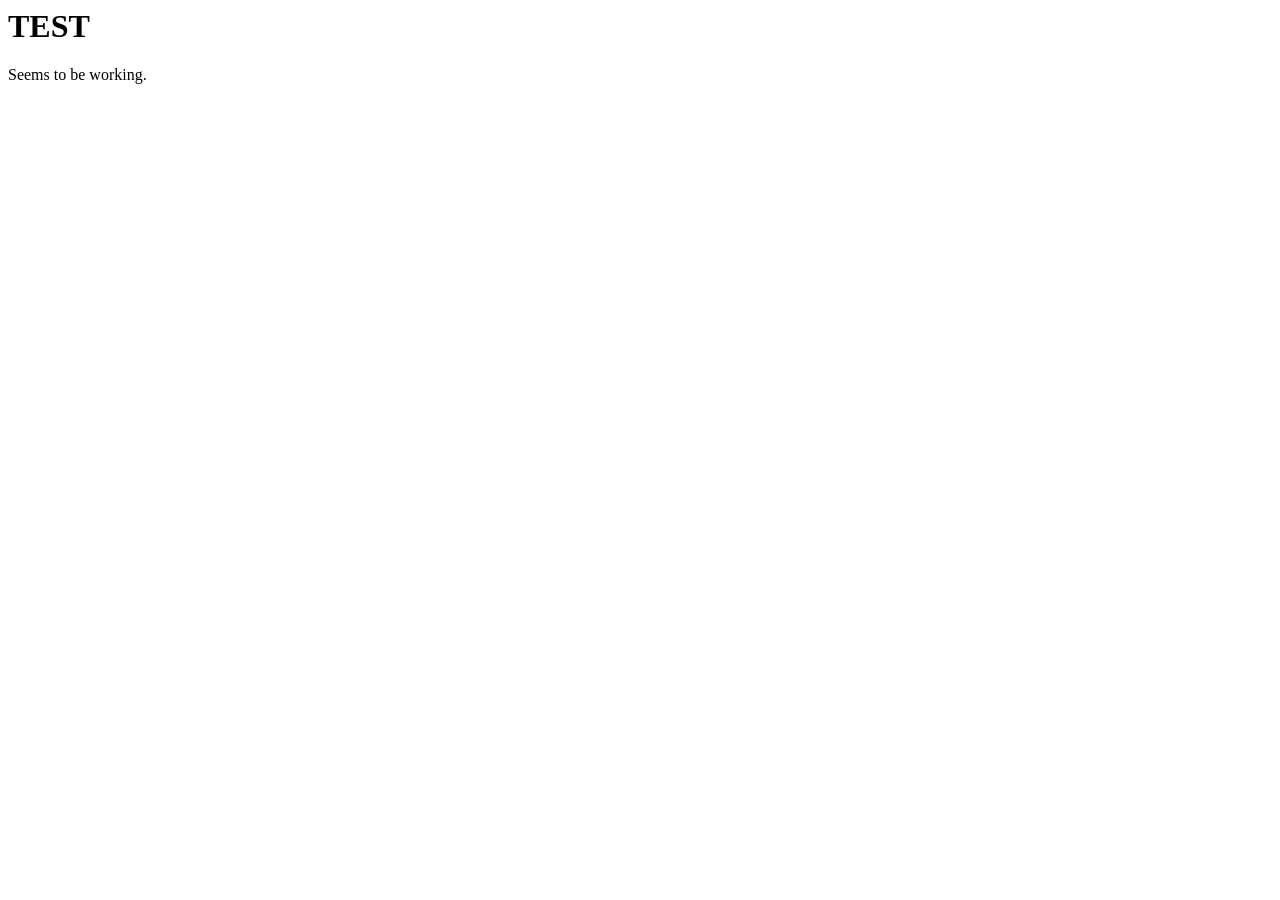
==== index.html @ fff67a3c "Add files via upload" ====
<html>
    <head>
        <title>
            This is a test.
        </title>
        <body>
            <h1>TEST</h1>
            <p>Seems to be working.</p>
        </body>
    </head>
</html>
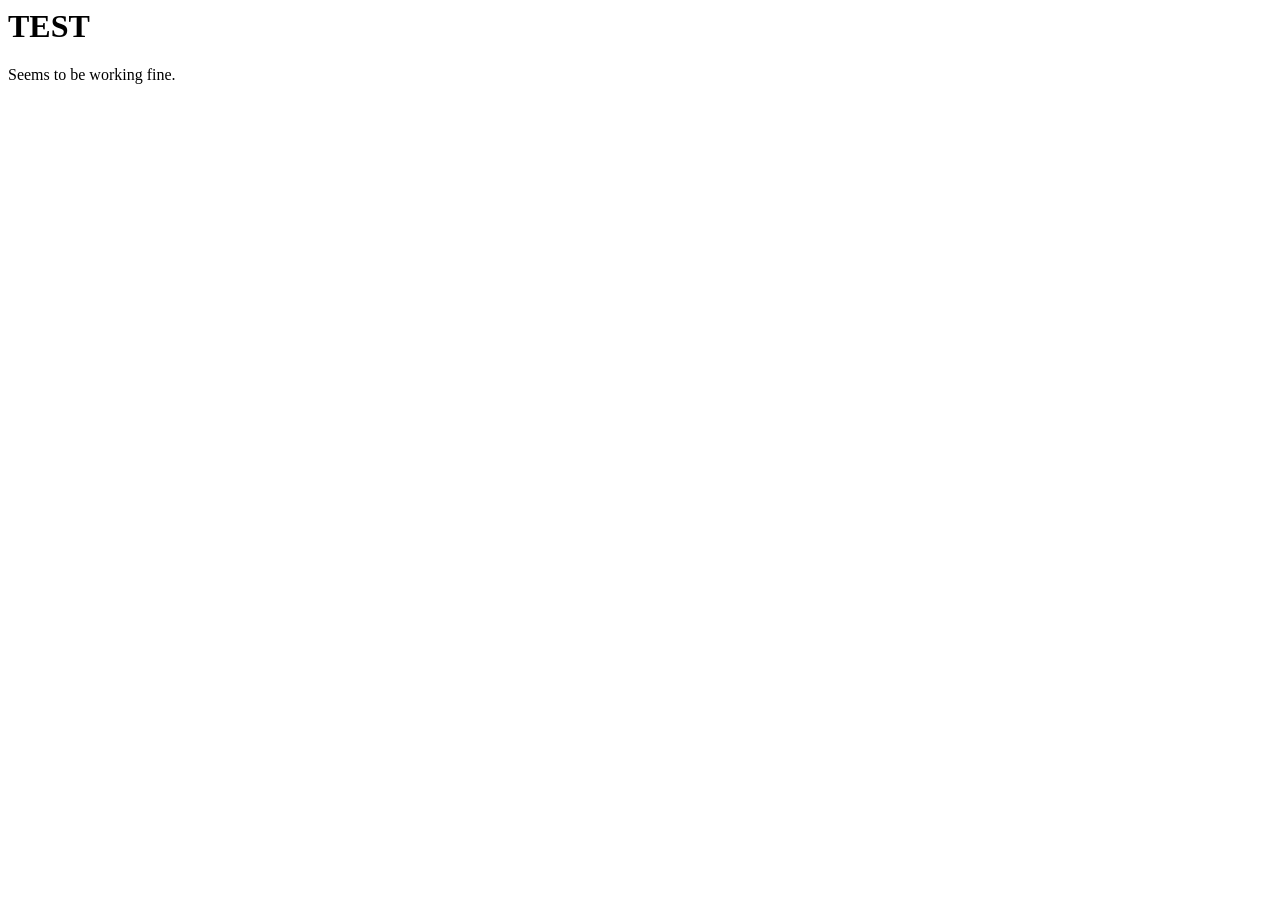
==== commit 8787039d: "Update index.html" ====
--- a/index.html
+++ b/index.html
@@ -5,7 +5,7 @@
         </title>
         <body>
             <h1>TEST</h1>
-            <p>Seems to be working.</p>
+            <p>Seems to be working fine.</p>
         </body>
     </head>
-</html>+</html>
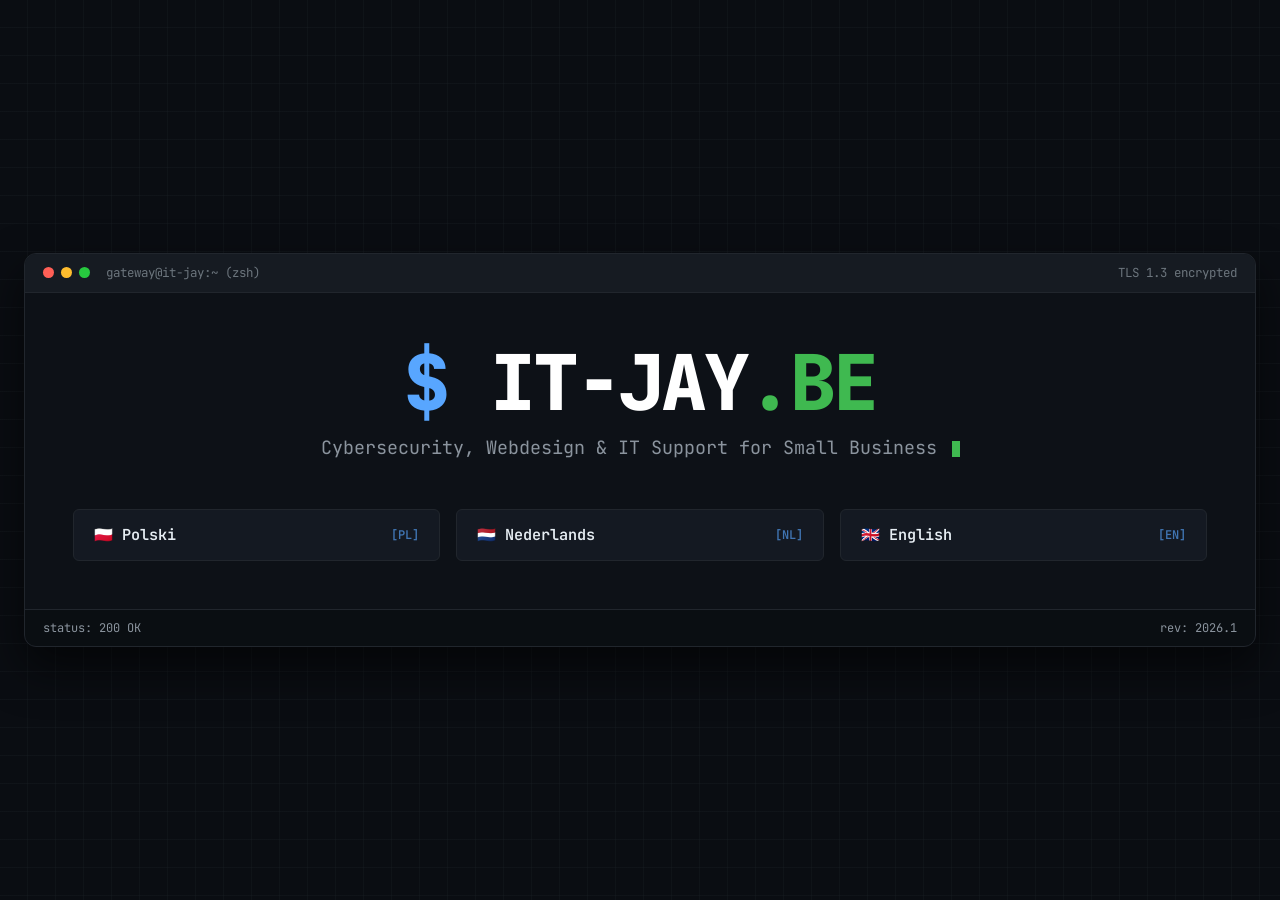
==== commit 5da87232: "initial upload" ====
--- a/index.html
+++ b/index.html
@@ -1,11 +1,90 @@
-<html>
-    <head>
-        <title>
-            This is a test.
-        </title>
-        <body>
-            <h1>TEST</h1>
-            <p>Seems to be working fine.</p>
-        </body>
-    </head>
-</html>
+<!doctype html>
+<html lang="pl">
+<head>
+    <meta charset="UTF-8" />
+    <meta name="viewport" content="width=device-width, initial-scale=1.0" />
+    <meta http-equiv="X-UA-Compatible" content="IE=edge" />
+
+    <title>IT-JAY | Cybersecurity &amp; IT Architecture</title>
+    <meta name="description" content="Cyberbezpieczeństwo, architektura IT oraz dedykowane wsparcie technologiczne dla biznesu." />
+    <meta name="author" content="IT-JAY" />
+    <meta name="robots" content="index, follow" />
+    <link rel="canonical" href="https://it-jay.be/" />
+
+    <!-- Pasek przeglądarki i motyw -->
+    <meta name="theme-color" content="#0a0d12" />
+
+    <!-- Google Fonts: JetBrains Mono -->
+    <link rel="preconnect" href="https://fonts.googleapis.com" />
+    <link rel="preconnect" href="https://fonts.gstatic.com" crossorigin />
+    <link href="https://fonts.googleapis.com/css2?family=JetBrains+Mono:wght@400;600;700;800&display=swap" rel="stylesheet" />
+
+    <!-- Bootstrap 5 CSS & Font Awesome -->
+    <link href="https://cdn.jsdelivr.net/npm/bootstrap@5.3.2/dist/css/bootstrap.min.css" rel="stylesheet" />
+    <link rel="stylesheet" href="https://cdnjs.cloudflare.com/ajax/libs/font-awesome/6.4.2/css/all.min.css" />
+    <!-- Custom CSS -->
+        <link rel="stylesheet" href="style_index.css" />
+   
+</head>
+<body>
+
+    <main class="gateway-card">
+        <!-- Terminal Header -->
+        <div class="terminal-header d-flex justify-content-between align-items-center">
+            <div class="d-flex align-items-center gap-2">
+                <div class="traffic-dots me-2">
+                    <span class="traffic-dot dot-close"></span>
+                    <span class="traffic-dot dot-min"></span>
+                    <span class="traffic-dot dot-max"></span>
+                </div>
+                <span class="text-secondary">gateway@it-jay:~ (zsh)</span>
+            </div>
+            <span class="text-secondary d-none d-sm-inline">TLS 1.3 encrypted</span>
+        </div>
+
+        <!-- Centralna zawartość -->
+        <div class="p-4 p-sm-5 text-center">
+            <!-- Ogromne Logo -->
+            <div class="giant-logo">
+                <span class="prompt-sign">$</span> IT-JAY<span class="brand-dot">.BE</span>
+                
+            </div>
+
+            <!-- Krótki Slogan -->
+            <div class="slogan-box mb-4 mb-sm-5">
+                Cybersecurity, Webdesign &amp; IT Support for Small Business
+                <span class="terminal-caret"></span>
+            </div>
+
+            <!-- Przyciski wyboru wersji językowej -->
+            <div class="row g-3 justify-content-center">
+                <div class="col-12 col-sm-4">
+                    <a href="index_pl.html" class="lang-button">
+                        <span>🇵🇱 Polski</span>
+                        <span class="lang-code">[PL]</span>
+                    </a>
+                </div>
+                <div class="col-12 col-sm-4">
+                    <a href="index_nl.html" class="lang-button">
+                        <span>🇳🇱 Nederlands</span>
+                        <span class="lang-code">[NL]</span>
+                    </a>
+                </div>
+                <div class="col-12 col-sm-4">
+                    <a href="index_en.html" class="lang-button">
+                        <span>🇬🇧 English</span>
+                        <span class="lang-code">[EN]</span>
+                    </a>
+                </div>
+            </div>
+        </div>
+
+        <!-- Stopka okna -->
+        <div class="footer-note d-flex justify-content-between align-items-center">
+            <span>status: 200 OK</span>
+            <span>rev: 2026.1</span>
+        </div>
+    </main>
+
+</body>
+</html>
--- a/style_index.css
+++ b/style_index.css
@@ -0,0 +1,141 @@
+
+        :root {
+            --bg-base: #0a0d12;
+            --bg-card: #0d1117;
+            --bg-header: #161b22;
+            --border-color: #21262d;
+            --c-green: #3fb950;
+            --c-prompt: #58a6ff;
+            --c-text: #e6edf3;
+            --c-dim: #8b949e;
+        }
+
+        body {
+            background-color: var(--bg-base);
+            color: var(--c-text);
+            font-family: 'JetBrains Mono', monospace;
+            background-image: 
+                linear-gradient(rgba(33, 38, 45, 0.25) 1px, transparent 1px),
+                linear-gradient(90deg, rgba(33, 38, 45, 0.25) 1px, transparent 1px);
+            background-size: 28px 28px;
+            background-position: -1px -1px;
+            min-height: 100vh;
+            display: flex;
+            align-items: center;
+            justify-content: center;
+            margin: 0;
+            padding: 1.5rem;
+        }
+
+        /* Centralne okno */
+        .gateway-card {
+            background: var(--bg-card);
+            border: 1px solid var(--border-color);
+            border-radius: 12px;
+            max-width: 7000px;
+            width: 100%;
+            overflow: hidden;
+            box-shadow: 0 20px 45px rgba(0, 0, 0, 0.6);
+        }
+
+        .terminal-header {
+            background: var(--bg-header);
+            border-bottom: 1px solid var(--border-color);
+            padding: 10px 18px;
+            font-size: 0.78rem;
+        }
+
+        .traffic-dots {
+            display: flex;
+            gap: 7px;
+        }
+
+        .traffic-dot {
+            width: 11px;
+            height: 11px;
+            border-radius: 50%;
+            display: inline-block;
+        }
+
+        .dot-close { background: #ff5f56; }
+        .dot-min { background: #ffbd2e; }
+        .dot-max { background: #27c93f; }
+
+        /* Wielkie logo terminalowe */
+        .giant-logo {
+            font-size: clamp(2.8rem, 8vw, 4.8rem);
+            font-weight: 800;
+            letter-spacing: -0.04em;
+            line-height: 1.1;
+            color: #ffffff;
+            margin-bottom: 0.5rem;
+            user-select: none;
+        }
+
+        .giant-logo .prompt-sign {
+            color: var(--c-prompt);
+        }
+
+        .giant-logo .brand-dot {
+            color: var(--c-green);
+        }
+
+        /* Slogan */
+        .slogan-box {
+            font-size: clamp(0.95rem, 2.4vw, 1.15rem);
+            color: var(--c-dim);
+            line-height: 1.5;
+        }
+
+        .terminal-caret {
+            display: inline-block;
+            width: 8px;
+            height: 16px;
+            background: var(--c-green);
+            margin-left: 4px;
+            animation: blink 1s infinite steps(1);
+            vertical-align: middle;
+        }
+
+        @keyframes blink {
+            0%, 50% { opacity: 1; }
+            51%, 100% { opacity: 0; }
+        }
+
+        /* Przyciski wyboru języka */
+        .lang-button {
+            background: #141922;
+            border: 1px solid var(--border-color);
+            color: var(--c-text);
+            text-decoration: none;
+            padding: 0.85rem 1.25rem;
+            border-radius: 6px;
+            font-weight: 600;
+            font-size: 0.95rem;
+            display: flex;
+            align-items: center;
+            justify-content: space-between;
+            transition: all 0.2s cubic-bezier(0.16, 1, 0.3, 1);
+        }
+
+        .lang-button:hover {
+            border-color: var(--c-green);
+            background: #19222d;
+            color: var(--c-green);
+            transform: translateY(-2px);
+            box-shadow: 0 6px 16px rgba(0, 0, 0, 0.35);
+        }
+
+        .lang-button .lang-code {
+            font-size: 0.75rem;
+            opacity: 0.65;
+            color: var(--c-prompt);
+        }
+
+        .footer-note {
+            font-size: 0.75rem;
+            color: var(--c-dim);
+            border-top: 1px solid var(--border-color);
+            background: rgba(0, 0, 0, 0.2);
+            padding: 9px 18px;
+        }
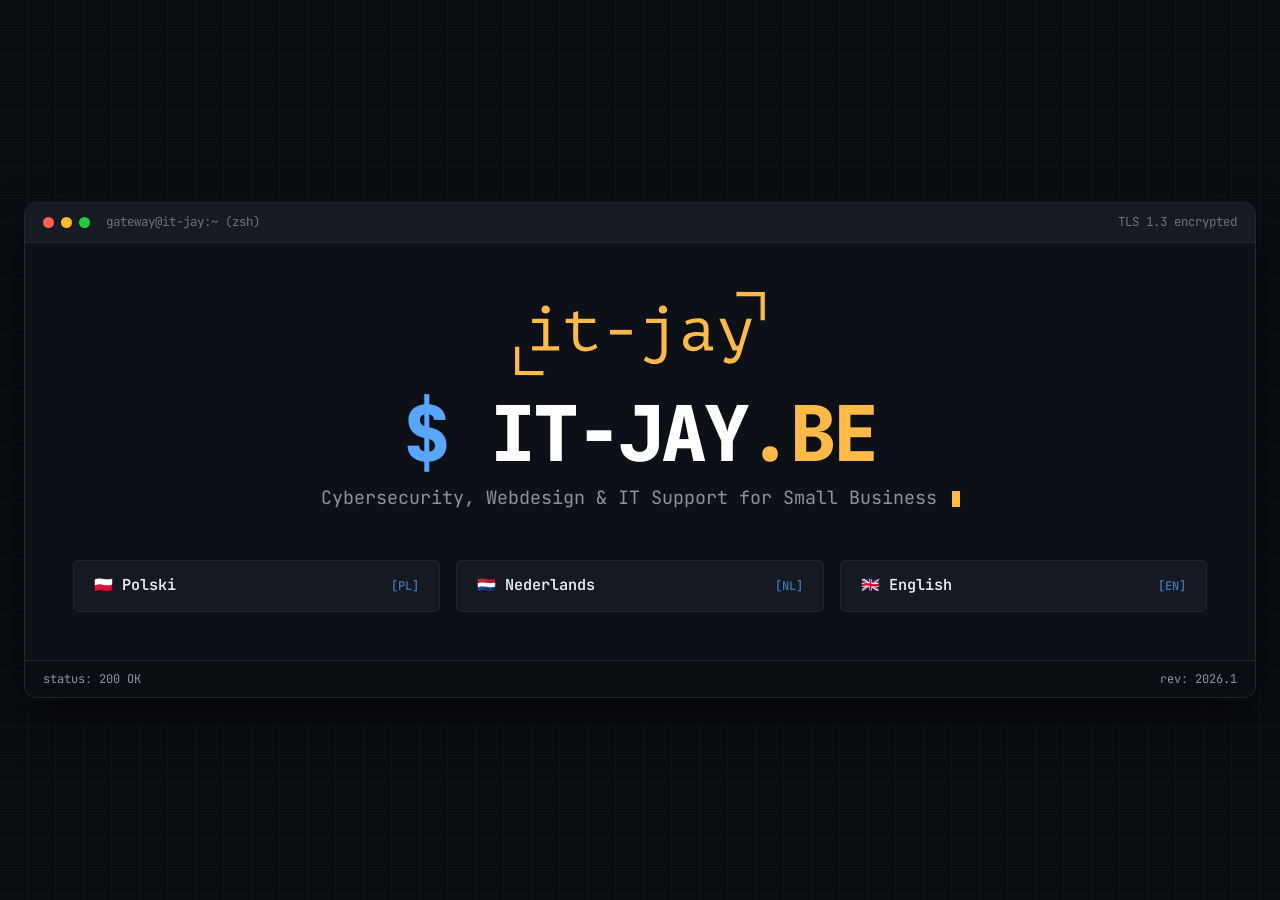
==== commit 813923e2: "final update Added descriptions of my web projects and a few other final touches." ====
--- a/index.html
+++ b/index.html
@@ -23,7 +23,7 @@
     <link href="https://cdn.jsdelivr.net/npm/bootstrap@5.3.2/dist/css/bootstrap.min.css" rel="stylesheet" />
     <link rel="stylesheet" href="https://cdnjs.cloudflare.com/ajax/libs/font-awesome/6.4.2/css/all.min.css" />
     <!-- Custom CSS -->
-        <link rel="stylesheet" href="style_index.css" />
+    <link rel="stylesheet" href="style_index.css" />
    
 </head>
 <body>
@@ -44,10 +44,14 @@
 
         <!-- Centralna zawartość -->
         <div class="p-4 p-sm-5 text-center">
-            <!-- Ogromne Logo -->
+            <!-- Logo SVG -->
+            <div class="brand-logo-container mb-3">
+                <img src="img/it-jay.svg" alt="IT-JAY Logo" class="img-fluid" style="max-height: 85px; width: auto;" />
+            </div>
+
+            <!-- Ogromne Logo Tekstowe -->
             <div class="giant-logo">
                 <span class="prompt-sign">$</span> IT-JAY<span class="brand-dot">.BE</span>
-                
             </div>
 
             <!-- Krótki Slogan -->
--- a/style_index.css
+++ b/style_index.css
@@ -4,7 +4,7 @@
             --bg-card: #0d1117;
             --bg-header: #161b22;
             --border-color: #21262d;
-            --c-green: #3fb950;
+            --c-yellow: #ffba49;
             --c-prompt: #58a6ff;
             --c-text: #e6edf3;
             --c-dim: #8b949e;
@@ -77,7 +77,7 @@
         }
 
         .giant-logo .brand-dot {
-            color: var(--c-green);
+            color: var(--c-yellow);
         }
 
         /* Slogan */
@@ -91,7 +91,7 @@
             display: inline-block;
             width: 8px;
             height: 16px;
-            background: var(--c-green);
+            background: var(--c-yellow);
             margin-left: 4px;
             animation: blink 1s infinite steps(1);
             vertical-align: middle;
@@ -119,9 +119,9 @@
         }
 
         .lang-button:hover {
-            border-color: var(--c-green);
+            border-color: var(--c-yellow);
             background: #19222d;
-            color: var(--c-green);
+            color: var(--c-yellow);
             transform: translateY(-2px);
             box-shadow: 0 6px 16px rgba(0, 0, 0, 0.35);
         }
